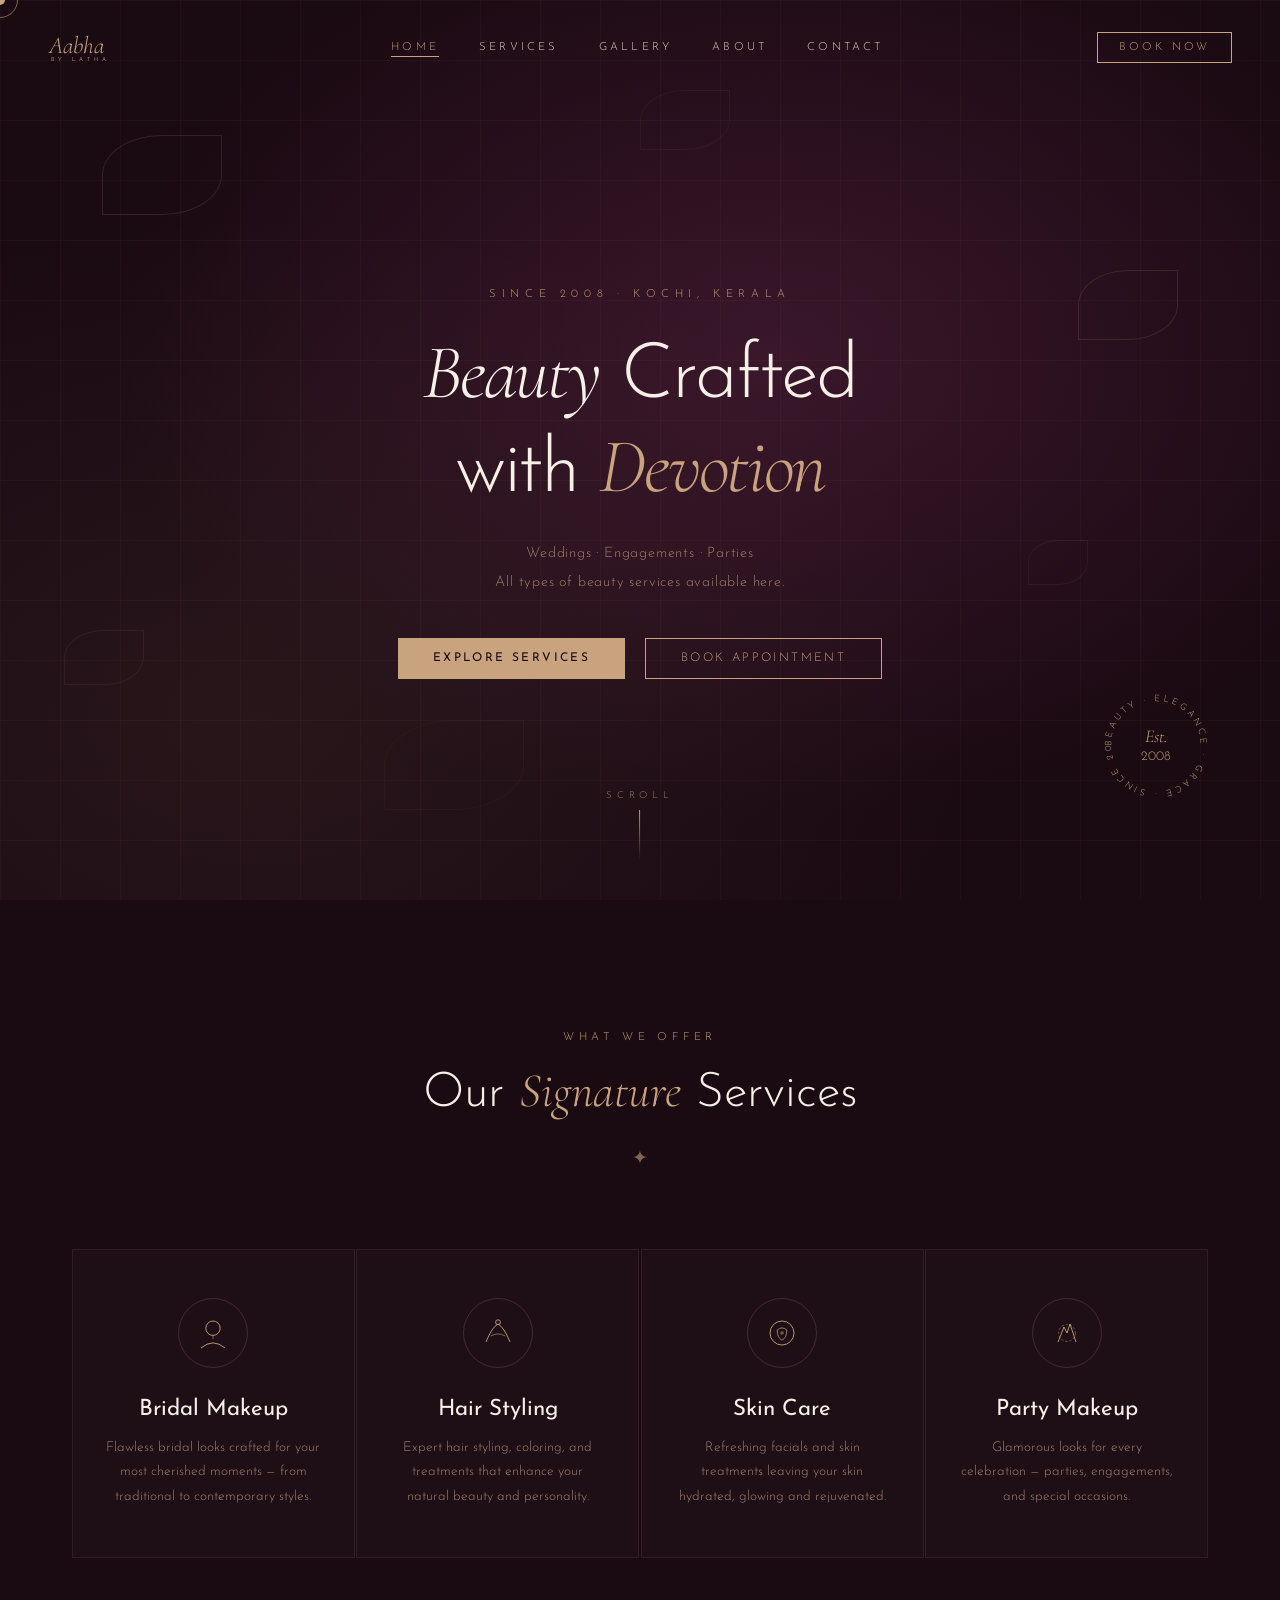
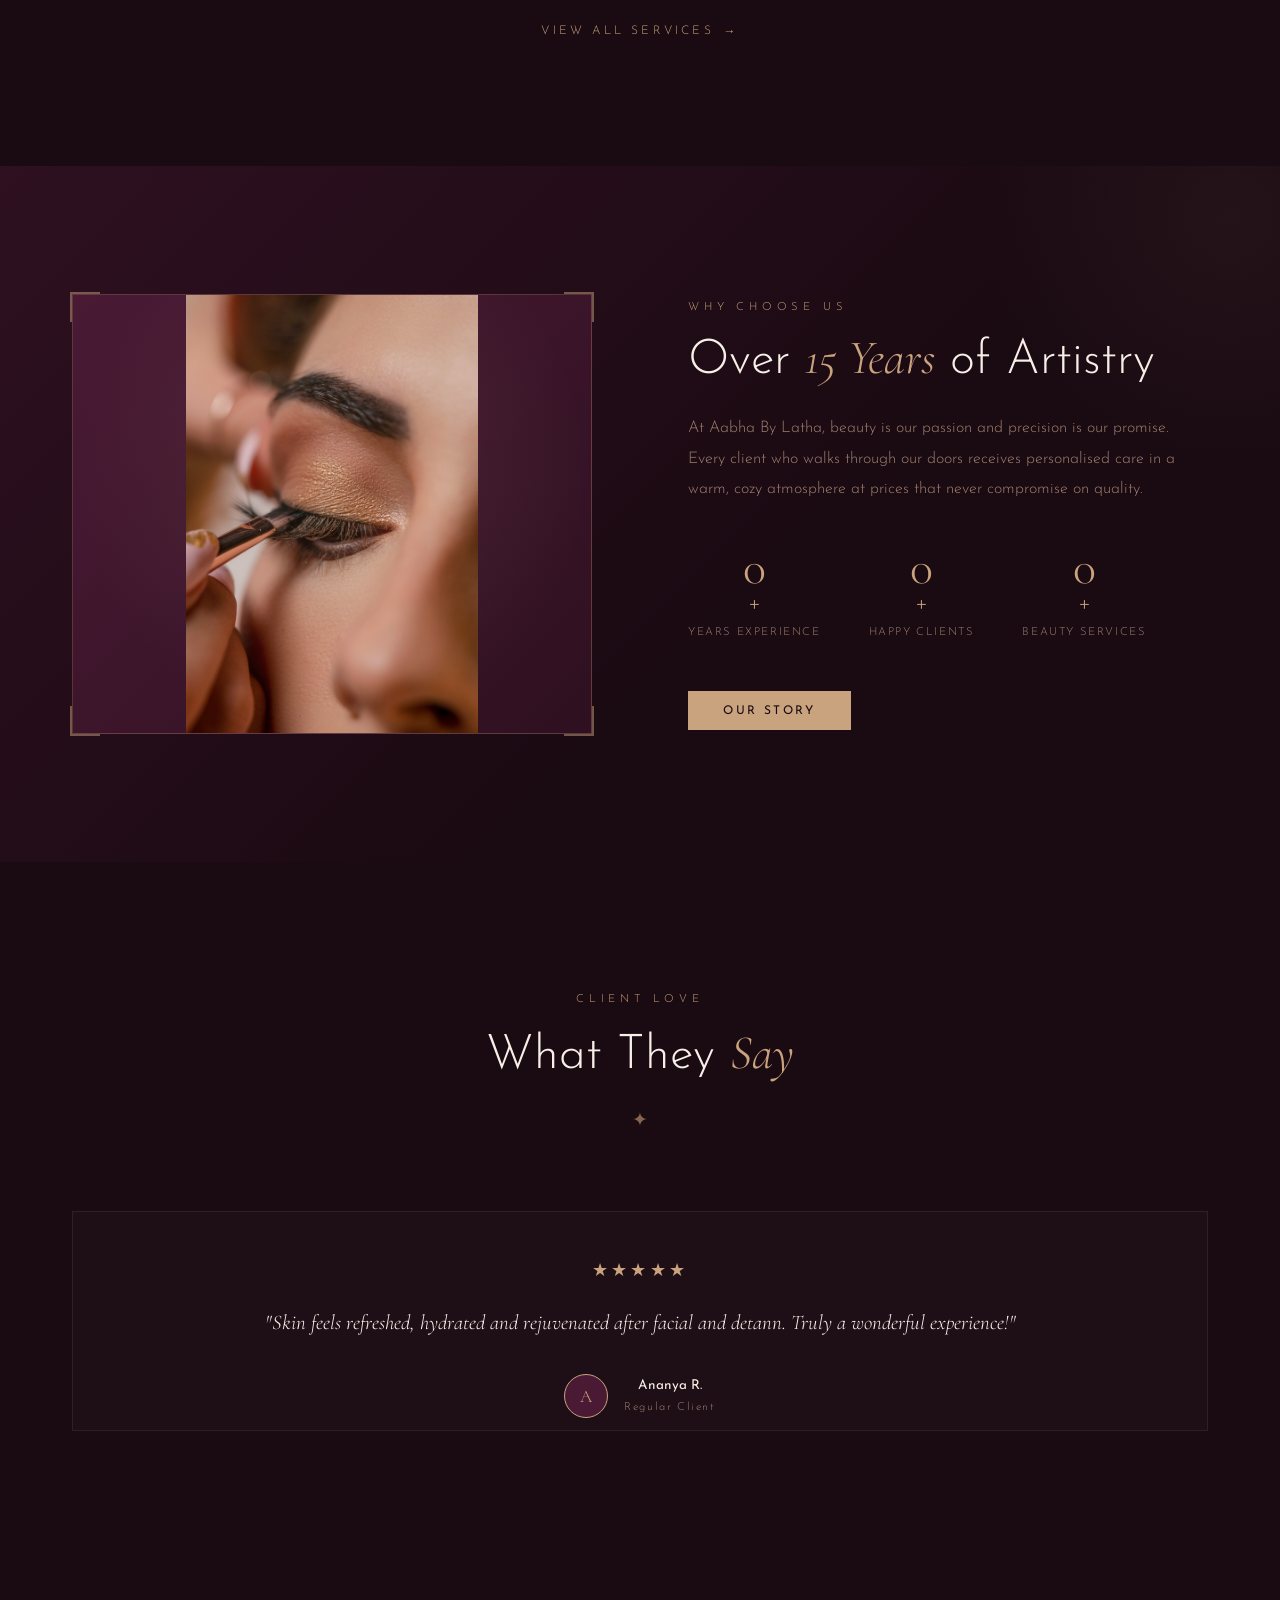
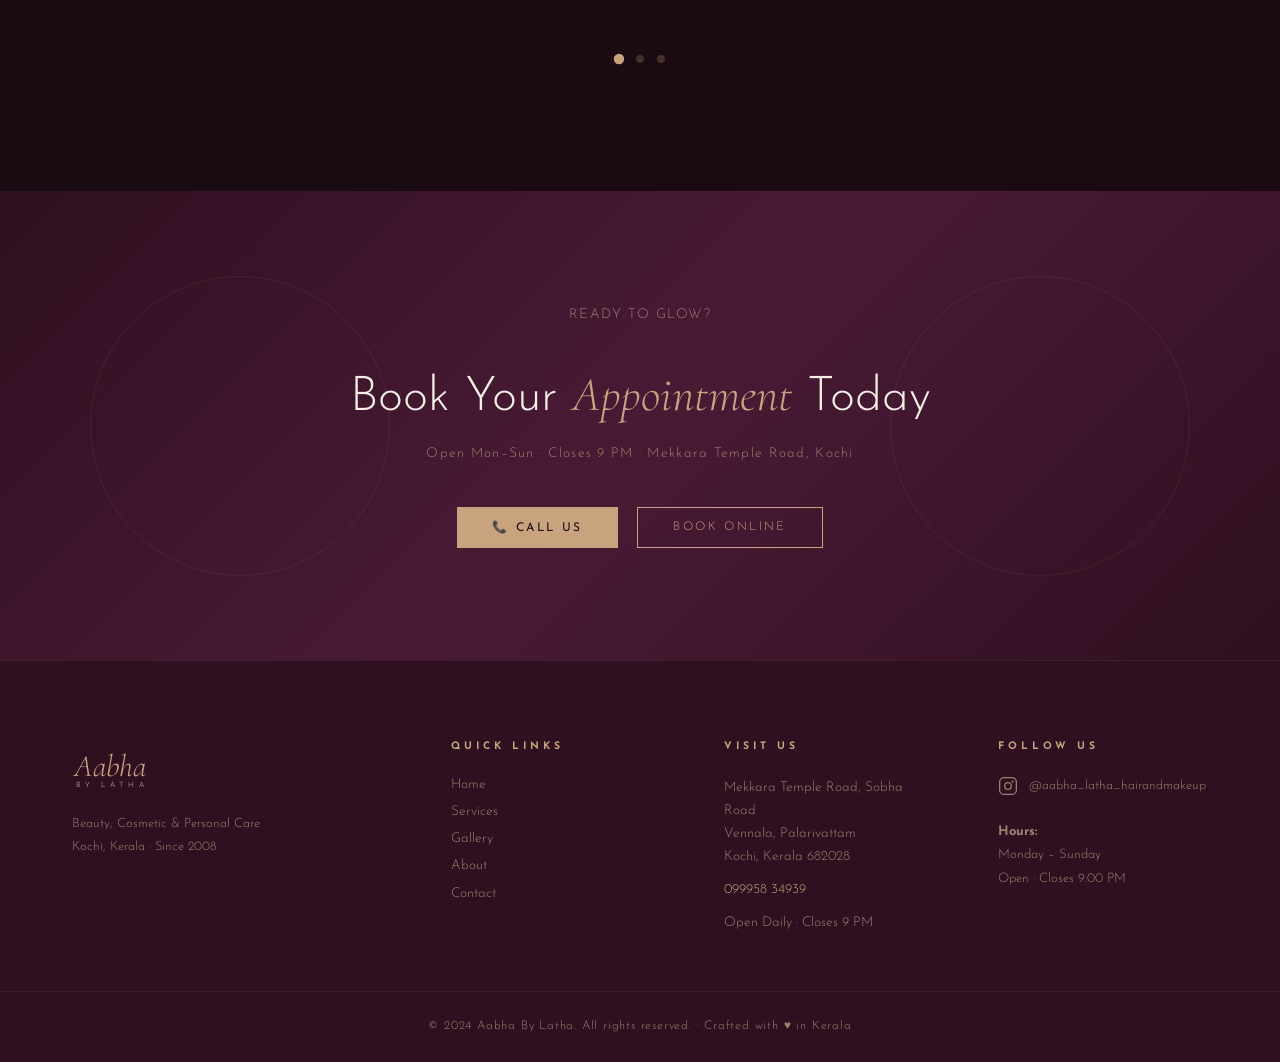
==== index.html @ acd960f9 "first commit" ====
<!DOCTYPE html>
<html lang="en">
<head>
  <meta charset="UTF-8" />
  <meta name="viewport" content="width=device-width, initial-scale=1.0"/>
  <title>Aabha By Latha – Beauty, Cosmetic & Personal Care</title>
  <link rel="stylesheet" href="/style.css" />
  <script src="/main.js"></script>
  <link rel="preconnect" href="https://fonts.googleapis.com">
  <link href="https://fonts.googleapis.com/css2?family=Cormorant+Garamond:ital,wght@0,300;0,400;0,600;1,300;1,400&family=Josefin+Sans:wght@300;400;600&display=swap" rel="stylesheet">
</head>
<body>

  <!-- Cursor -->
  <div class="custom-cursor" id="cursor"></div>
  <div class="cursor-follower" id="cursor-follower"></div>

  <!-- Loader -->
  <div class="loader" id="loader">
    <div class="loader-logo">
      <svg viewBox="0 0 120 120" xmlns="http://www.w3.org/2000/svg" class="loader-svg">
        <circle cx="60" cy="60" r="55" fill="none" stroke="#c9a27e" stroke-width="1" stroke-dasharray="345" stroke-dashoffset="345" class="loader-circle"/>
        <text x="50%" y="52%" dominant-baseline="middle" text-anchor="middle" font-family="Cormorant Garamond" font-size="22" fill="#c9a27e" font-style="italic">Aabha</text>
        <text x="50%" y="68%" dominant-baseline="middle" text-anchor="middle" font-family="Josefin Sans" font-size="8" fill="#c9a27e" letter-spacing="4">BY LATHA</text>
      </svg>
    </div>
  </div>

  <!-- Navigation -->
  <nav class="nav" id="nav">
    <div class="nav-logo">
      <a href="index.html">
        <svg viewBox="0 0 160 50" xmlns="http://www.w3.org/2000/svg" class="nav-logo-svg">
          <text x="0" y="36" font-family="Cormorant Garamond" font-size="30" fill="#c9a27e" font-style="italic" font-weight="300">Aabha</text>
          <text x="3" y="46" font-family="Josefin Sans" font-size="7" fill="#e8d5c0" letter-spacing="5">BY LATHA</text>
        </svg>
      </a>
    </div>
    <ul class="nav-links" id="nav-links">
      <li><a href="index.html" class="active">Home</a></li>
      <li><a href="services.html">Services</a></li>
      <li><a href="gallery.html">Gallery</a></li>
      <li><a href="about.html">About</a></li>
      <li><a href="contact.html">Contact</a></li>
    </ul>
    <div class="nav-cta">
      <a href="contact.html" class="btn-book">Book Now</a>
    </div>
    <button class="hamburger" id="hamburger" aria-label="Menu">
      <span></span><span></span><span></span>
    </button>
  </nav>

  <!-- Hero -->
  <section class="hero" id="hero">
    <div class="hero-bg">
      <div class="hero-petals">
        <div class="petal p1"></div>
        <div class="petal p2"></div>
        <div class="petal p3"></div>
        <div class="petal p4"></div>
        <div class="petal p5"></div>
        <div class="petal p6"></div>
      </div>
      <div class="hero-grid"></div>
    </div>
    <div class="hero-content">
      <p class="hero-tagline reveal-up">Since 2008 · Kochi, Kerala</p>
      <h1 class="hero-title reveal-up delay-1">
        <span class="serif-italic">Beauty</span> Crafted<br>
        with <span class="serif-italic gold">Devotion</span>
      </h1>
      <p class="hero-sub reveal-up delay-2">Weddings · Engagements · Parties<br>All types of beauty services available here.</p>
      <div class="hero-btns reveal-up delay-3">
        <a href="services.html" class="btn-primary">Explore Services</a>
        <a href="contact.html" class="btn-outline">Book Appointment</a>
      </div>
    </div>
    <div class="hero-badge">
      <svg viewBox="0 0 120 120" class="badge-svg">
        <path id="badgePath" d="M 60,60 m -45,0 a 45,45 0 1,1 90,0 a 45,45 0 1,1 -90,0" fill="none"/>
        <text font-family="Josefin Sans" font-size="9" fill="#c9a27e" letter-spacing="3">
          <textPath href="#badgePath">BEAUTY · ELEGANCE · GRACE · SINCE 2008 · </textPath>
        </text>
        <text x="60" y="56" text-anchor="middle" font-family="Cormorant Garamond" font-size="18" fill="#c9a27e" font-style="italic">Est.</text>
        <text x="60" y="74" text-anchor="middle" font-family="Josefin Sans" font-size="13" fill="#c9a27e">2008</text>
      </svg>
    </div>
    <div class="scroll-hint">
      <span>Scroll</span>
      <div class="scroll-line"></div>
    </div>
  </section>

  <!-- Services Teaser -->
  <section class="services-teaser section-pad" id="services-teaser">
    <div class="container">
      <div class="section-header">
        <p class="section-label">What We Offer</p>
        <h2 class="section-title">Our <span class="serif-italic gold">Signature</span> Services</h2>
        <div class="title-ornament">✦</div>
      </div>
      <div class="services-grid">
        <div class="service-card reveal-card" data-delay="0">
          <div class="service-icon">
            <svg viewBox="0 0 60 60" xmlns="http://www.w3.org/2000/svg">
              <circle cx="30" cy="22" r="12" fill="none" stroke="#c9a27e" stroke-width="1.5"/>
              <path d="M10 55 Q30 38 50 55" fill="none" stroke="#c9a27e" stroke-width="1.5"/>
              <line x1="30" y1="34" x2="30" y2="40" stroke="#c9a27e" stroke-width="1"/>
            </svg>
          </div>
          <h3>Bridal Makeup</h3>
          <p>Flawless bridal looks crafted for your most cherished moments — from traditional to contemporary styles.</p>
        </div>
        <div class="service-card reveal-card" data-delay="100">
          <div class="service-icon">
            <svg viewBox="0 0 60 60" xmlns="http://www.w3.org/2000/svg">
              <path d="M10 45 Q20 20 30 15 Q40 20 50 45" fill="none" stroke="#c9a27e" stroke-width="1.5"/>
              <circle cx="30" cy="12" r="4" fill="none" stroke="#c9a27e" stroke-width="1.5"/>
              <path d="M18 35 Q30 28 42 35" fill="none" stroke="#c9a27e" stroke-width="1"/>
            </svg>
          </div>
          <h3>Hair Styling</h3>
          <p>Expert hair styling, coloring, and treatments that enhance your natural beauty and personality.</p>
        </div>
        <div class="service-card reveal-card" data-delay="200">
          <div class="service-icon">
            <svg viewBox="0 0 60 60" xmlns="http://www.w3.org/2000/svg">
              <ellipse cx="30" cy="30" rx="20" ry="20" fill="none" stroke="#c9a27e" stroke-width="1.5"/>
              <path d="M22 25 Q30 18 38 25 Q38 38 30 42 Q22 38 22 25" fill="none" stroke="#c9a27e" stroke-width="1.2"/>
              <circle cx="30" cy="30" r="3" fill="#c9a27e" opacity="0.5"/>
            </svg>
          </div>
          <h3>Skin Care</h3>
          <p>Refreshing facials and skin treatments leaving your skin hydrated, glowing and rejuvenated.</p>
        </div>
        <div class="service-card reveal-card" data-delay="300">
          <div class="service-icon">
            <svg viewBox="0 0 60 60" xmlns="http://www.w3.org/2000/svg">
              <path d="M15 45 L25 20 L30 30 L35 15 L45 45" fill="none" stroke="#c9a27e" stroke-width="1.5" stroke-linejoin="round"/>
              <circle cx="30" cy="30" r="14" fill="none" stroke="#c9a27e" stroke-width="0.8" stroke-dasharray="4 3"/>
            </svg>
          </div>
          <h3>Party Makeup</h3>
          <p>Glamorous looks for every celebration — parties, engagements, and special occasions.</p>
        </div>
      </div>
      <div class="center-link">
        <a href="services.html" class="btn-text-link">View All Services <span class="arrow">→</span></a>
      </div>
    </div>
  </section>

  <!-- Why Us / Stats -->
  <section class="why-us" id="why-us">
    <div class="why-us-inner">
      <div class="why-left">
        <div class="photo-frame-mock">
          <div class="frame-inner">
            <div class="frame-glow"></div>
            <div class="frame-content">
              <!-- 0 -->
               <img src="/asstes/makeup.jpg" alt="aabha by latha makeup service" class="frame-img reveal-img" data-delay="0">
            </div>
          </div>
          <div class="frame-ornament tl"></div>
          <div class="frame-ornament tr"></div>
          <div class="frame-ornament bl"></div>
          <div class="frame-ornament br"></div>
        </div>
      </div>
      <div class="why-right">
        <p class="section-label">Why Choose Us</p>
        <h2 class="section-title">Over <span class="serif-italic gold">15 Years</span> of Artistry</h2>
        <p class="why-desc">At Aabha By Latha, beauty is our passion and precision is our promise. Every client who walks through our doors receives personalised care in a warm, cozy atmosphere at prices that never compromise on quality.</p>
        <div class="stats-row">
          <div class="stat">
            <span class="stat-num" data-count="15">0</span><span class="stat-plus">+</span>
            <p>Years Experience</p>
          </div>
          <div class="stat">
            <span class="stat-num" data-count="5000">0</span><span class="stat-plus">+</span>
            <p>Happy Clients</p>
          </div>
          <div class="stat">
            <span class="stat-num" data-count="20">0</span><span class="stat-plus">+</span>
            <p>Beauty Services</p>
          </div>
        </div>
        <a href="about.html" class="btn-primary">Our Story</a>
      </div>
    </div>
  </section>

  <!-- Testimonials -->
  <section class="testimonials section-pad" id="testimonials">
    <div class="container">
      <div class="section-header">
        <p class="section-label">Client Love</p>
        <h2 class="section-title">What They <span class="serif-italic gold">Say</span></h2>
        <div class="title-ornament">✦</div>
      </div>
      <div class="testimonial-track" id="testimonial-track">
        <div class="testimonial-card active">
          <div class="stars">★★★★★</div>
          <p class="testi-text">"Skin feels refreshed, hydrated and rejuvenated after facial and detann. Truly a wonderful experience!"</p>
          <div class="testi-author">
            <div class="author-avatar">A</div>
            <div>
              <p class="author-name">Ananya R.</p>
              <p class="author-role">Regular Client</p>
            </div>
          </div>
        </div>
        <div class="testimonial-card">
          <div class="stars">★★★★★</div>
          <p class="testi-text">"The service was done with great care, and I'm extremely happy with the results. Best parlour in Vennala!"</p>
          <div class="testi-author">
            <div class="author-avatar">P</div>
            <div>
              <p class="author-name">Priya M.</p>
              <p class="author-role">Bridal Client</p>
            </div>
          </div>
        </div>
        <div class="testimonial-card">
          <div class="stars">★★★★★</div>
          <p class="testi-text">"Very economical prices and really friendly cozy atmosphere. I always leave feeling beautiful and confident!"</p>
          <div class="testi-author">
            <div class="author-avatar">S</div>
            <div>
              <p class="author-name">Sneha K.</p>
              <p class="author-role">Regular Client</p>
            </div>
          </div>
        </div>
      </div>
      <div class="testi-dots" id="testi-dots">
        <span class="dot active" data-index="0"></span>
        <span class="dot" data-index="1"></span>
        <span class="dot" data-index="2"></span>
      </div>
    </div>
  </section>

  <!-- CTA Banner -->
  <section class="cta-banner">
    <div class="cta-inner">
      <div class="cta-decor left"></div>
      <div class="cta-content">
        <p class="section-label">Ready to Glow?</p>
        <h2>Book Your <span class="serif-italic gold">Appointment</span> Today</h2>
        <p>Open Mon–Sun · Closes 9 PM · Mekkara Temple Road, Kochi</p>
        <div class="cta-actions">
          <a href="tel:+919995834939" class="btn-primary">📞 Call Us</a>
          <a href="contact.html" class="btn-outline">Book Online</a>
        </div>
      </div>
      <div class="cta-decor right"></div>
    </div>
  </section>

  <!-- Footer -->
  <footer class="footer">
    <div class="footer-inner">
      <div class="footer-brand">
        <svg viewBox="0 0 160 60" xmlns="http://www.w3.org/2000/svg" class="footer-logo">
          <text x="0" y="38" font-family="Cormorant Garamond" font-size="34" fill="#c9a27e" font-style="italic" font-weight="300">Aabha</text>
          <text x="3" y="50" font-family="Josefin Sans" font-size="8" fill="#e8d5c0" letter-spacing="5">BY LATHA</text>
        </svg>
        <p>Beauty, Cosmetic & Personal Care<br>Kochi, Kerala · Since 2008</p>
      </div>
      <div class="footer-links">
        <h4>Quick Links</h4>
        <ul>
          <li><a href="index.html">Home</a></li>
          <li><a href="services.html">Services</a></li>
          <li><a href="gallery.html">Gallery</a></li>
          <li><a href="about.html">About</a></li>
          <li><a href="contact.html">Contact</a></li>
        </ul>
      </div>
      <div class="footer-contact">
        <h4>Visit Us</h4>
        <p>Mekkara Temple Road, Sobha Road<br>Vennala, Palarivattam<br>Kochi, Kerala 682028</p>
        <p><a href="tel:+919995834939">099958 34939</a></p>
        <p>Open Daily · Closes 9 PM</p>
      </div>
      <div class="footer-social">
        <h4>Follow Us</h4>
        <a href="https://www.instagram.com/aabha_latha_hairandmakeup" target="_blank" class="social-btn instagram">
          <svg viewBox="0 0 24 24" fill="none" stroke="currentColor" stroke-width="1.5"><rect x="2" y="2" width="20" height="20" rx="5"/><circle cx="12" cy="12" r="4"/><circle cx="17.5" cy="6.5" r="0.5" fill="currentColor"/></svg>
          @aabha_latha_hairandmakeup
        </a>
        <p class="footer-hours">
          <strong>Hours:</strong><br>
          Monday – Sunday<br>
          Open · Closes 9:00 PM
        </p>
      </div>
    </div>
    <div class="footer-bottom">
      <p>© 2024 Aabha By Latha. All rights reserved. · Crafted with ♥ in Kerala</p>
    </div>
  </footer>

  <script src="js/main.js"></script>
</body>
</html>
---- style.css ----
/* ===========================
   AABHA BY LATHA — MAIN CSS
   Rose Gold · Deep Plum · Luxury
   =========================== */

:root {
  --gold: #c9a27e;
  --gold-light: #e8d5c0;
  --gold-bright: #e8b87a;
  --plum-deep: #1a0a12;
  --plum: #2e1020;
  --plum-mid: #4a1a35;
  --plum-light: #6b2a50;
  --cream: #f7f0e8;
  --cream-dark: #ede0d0;
  --text-light: #e8d5c0;
  --text-muted: #a08070;
  --transition: 0.4s cubic-bezier(0.16, 1, 0.3, 1);
  --transition-fast: 0.2s ease;
}

*, *::before, *::after { box-sizing: border-box; margin: 0; padding: 0; }

html { scroll-behavior: smooth; }

body {
  background-color: var(--plum-deep);
  color: var(--text-light);
  font-family: 'Josefin Sans', sans-serif;
  font-weight: 300;
  overflow-x: hidden;
  cursor: none;
}

::selection { background: var(--gold); color: var(--plum-deep); }

/* ---- Scrollbar ---- */
::-webkit-scrollbar { width: 6px; }
::-webkit-scrollbar-track { background: var(--plum-deep); }
::-webkit-scrollbar-thumb { background: var(--gold); border-radius: 3px; }

/* ---- Custom Cursor ---- */
.custom-cursor {
  position: fixed; top: 0; left: 0;
  width: 10px; height: 10px;
  background: var(--gold);
  border-radius: 50%;
  pointer-events: none;
  z-index: 9999;
  transform: translate(-50%, -50%);
  transition: transform 0.1s, width 0.3s, height 0.3s, opacity 0.3s;
}
.cursor-follower {
  position: fixed; top: 0; left: 0;
  width: 36px; height: 36px;
  border: 1px solid var(--gold);
  border-radius: 50%;
  pointer-events: none;
  z-index: 9998;
  transform: translate(-50%, -50%);
  transition: transform 0.15s ease, width 0.3s, height 0.3s, opacity 0.3s;
  opacity: 0.6;
}
.cursor-follower.hover { width: 56px; height: 56px; opacity: 0.3; }
@media (max-width: 768px) {
  .custom-cursor, .cursor-follower { display: none; }
  body { cursor: auto; }
}

/* ---- Loader ---- */
.loader {
  position: fixed; inset: 0;
  background: var(--plum-deep);
  display: flex; align-items: center; justify-content: center;
  z-index: 10000;
  transition: opacity 0.8s ease, visibility 0.8s ease;
}
.loader.hidden { opacity: 0; visibility: hidden; }
.loader-svg { width: 140px; height: 140px; }
.loader-circle {
  animation: loaderDraw 1.5s ease forwards, loaderSpin 3s linear 1.5s infinite;
  transform-origin: center;
}
@keyframes loaderDraw {
  to { stroke-dashoffset: 0; }
}
@keyframes loaderSpin {
  to { transform: rotate(360deg); }
}

/* ---- Typography ---- */
.serif-italic { font-family: 'Cormorant Garamond', serif; font-style: italic; font-weight: 300; }
.gold { color: var(--gold); }

h1, h2, h3 { line-height: 1.15; }
h1 { font-size: clamp(2.4rem, 6vw, 5rem); font-weight: 300; letter-spacing: -0.02em; }
h2 { font-size: clamp(1.8rem, 4vw, 3rem); font-weight: 300; }
h3 { font-size: clamp(1.1rem, 2vw, 1.4rem); font-weight: 400; }
p { line-height: 1.8; }
a { color: inherit; text-decoration: none; }

/* ---- Layout ---- */
.container { max-width: 1200px; margin: 0 auto; padding: 0 2rem; }
.section-pad { padding: 8rem 0; }

/* ---- Section Header ---- */
.section-header { text-align: center; margin-bottom: 5rem; }
.section-label {
  font-family: 'Josefin Sans', sans-serif;
  font-size: 0.7rem;
  letter-spacing: 0.3rem;
  color: var(--gold);
  text-transform: uppercase;
  margin-bottom: 1rem;
  display: block;
}
.section-title { color: var(--cream); margin-bottom: 1.5rem; }
.title-ornament { font-size: 1.2rem; color: var(--gold); opacity: 0.6; }

/* ---- Buttons ---- */
.btn-primary {
  display: inline-flex; align-items: center; gap: 0.5rem;
  background: var(--gold);
  color: var(--plum-deep);
  padding: 0.85rem 2.2rem;
  font-family: 'Josefin Sans', sans-serif;
  font-size: 0.75rem;
  letter-spacing: 0.15rem;
  text-transform: uppercase;
  font-weight: 400;
  transition: var(--transition);
  position: relative;
  overflow: hidden;
}
.btn-primary::after {
  content: '';
  position: absolute;
  top: 0; left: -100%;
  width: 100%; height: 100%;
  background: rgba(255,255,255,0.15);
  transition: left 0.4s ease;
}
.btn-primary:hover::after { left: 0; }
.btn-primary:hover { transform: translateY(-2px); box-shadow: 0 10px 30px rgba(201,162,126,0.35); }

.btn-outline {
  display: inline-flex; align-items: center; gap: 0.5rem;
  border: 1px solid var(--gold);
  color: var(--gold);
  padding: 0.85rem 2.2rem;
  font-family: 'Josefin Sans', sans-serif;
  font-size: 0.75rem;
  letter-spacing: 0.15rem;
  text-transform: uppercase;
  transition: var(--transition);
}
.btn-outline:hover { background: var(--gold); color: var(--plum-deep); transform: translateY(-2px); }

.btn-book {
  font-size: 0.7rem;
  letter-spacing: 0.2rem;
  text-transform: uppercase;
  color: var(--gold);
  border: 1px solid var(--gold);
  padding: 0.55rem 1.3rem;
  transition: var(--transition-fast);
}
.btn-book:hover { background: var(--gold); color: var(--plum-deep); }

.btn-text-link {
  font-size: 0.75rem;
  letter-spacing: 0.2rem;
  text-transform: uppercase;
  color: var(--gold);
  display: inline-flex;
  align-items: center;
  gap: 0.6rem;
  transition: gap 0.3s ease;
}
.btn-text-link:hover { gap: 1rem; }
.btn-text-link .arrow { transition: transform 0.3s ease; }
.btn-text-link:hover .arrow { transform: translateX(4px); }

.btn-full { width: 100%; justify-content: center; }

.center-link { text-align: center; margin-top: 4rem; }

/* ===========================
   NAVIGATION
   =========================== */
.nav {
  position: fixed; top: 0; left: 0; right: 0;
  z-index: 1000;
  display: flex; align-items: center;
  padding: 1.5rem 3rem;
  transition: background 0.4s ease, padding 0.4s ease, backdrop-filter 0.4s;
}
.nav.scrolled {
  background: rgba(26, 10, 18, 0.95);
  backdrop-filter: blur(20px);
  padding: 1rem 3rem;
  border-bottom: 1px solid rgba(201,162,126,0.1);
}
.nav-logo { flex: 0 0 auto; }
.nav-logo-svg { width: 130px; height: 40px; }
.nav-links {
  display: flex; align-items: center;
  list-style: none; gap: 2.5rem;
  margin: 0 auto;
}
.nav-links a {
  font-size: 0.7rem;
  letter-spacing: 0.2rem;
  text-transform: uppercase;
  color: var(--text-light);
  transition: color 0.3s;
  position: relative;
  padding-bottom: 4px;
}
.nav-links a::after {
  content: '';
  position: absolute;
  bottom: 0; left: 0;
  width: 0; height: 1px;
  background: var(--gold);
  transition: width 0.3s ease;
}
.nav-links a:hover, .nav-links a.active { color: var(--gold); }
.nav-links a:hover::after, .nav-links a.active::after { width: 100%; }

.hamburger {
  display: none;
  flex-direction: column;
  gap: 5px;
  background: none; border: none; cursor: pointer;
  padding: 4px;
}
.hamburger span {
  display: block; width: 26px; height: 1px;
  background: var(--gold);
  transition: var(--transition);
}
.hamburger.open span:nth-child(1) { transform: translateY(6px) rotate(45deg); }
.hamburger.open span:nth-child(2) { opacity: 0; }
.hamburger.open span:nth-child(3) { transform: translateY(-6px) rotate(-45deg); }

@media (max-width: 768px) {
  .nav { padding: 1.2rem 1.5rem; }
  .nav.scrolled { padding: 0.9rem 1.5rem; }
  .nav-links {
    position: fixed;
    top: 0; right: -100%;
    width: 75vw; height: 100vh;
    background: var(--plum);
    flex-direction: column;
    justify-content: center;
    gap: 2rem;
    transition: right 0.4s cubic-bezier(0.16, 1, 0.3, 1);
    border-left: 1px solid rgba(201,162,126,0.2);
  }
  .nav-links.open { right: 0; }
  .nav-links a { font-size: 0.85rem; letter-spacing: 0.3rem; }
  .nav-cta { display: none; }
  .hamburger { display: flex; margin-left: auto; }
}

/* ===========================
   HERO
   =========================== */
.hero {
  min-height: 100vh;
  display: flex; align-items: center; justify-content: center;
  position: relative;
  overflow: hidden;
  padding: 8rem 2rem 4rem;
}
.hero-bg {
  position: absolute; inset: 0;
  background: radial-gradient(ellipse at 60% 40%, rgba(107,42,80,0.4) 0%, transparent 60%),
              radial-gradient(ellipse at 20% 80%, rgba(201,162,126,0.08) 0%, transparent 50%),
              var(--plum-deep);
}
.hero-grid {
  position: absolute; inset: 0;
  background-image: 
    linear-gradient(rgba(201,162,126,0.04) 1px, transparent 1px),
    linear-gradient(90deg, rgba(201,162,126,0.04) 1px, transparent 1px);
  background-size: 60px 60px;
}
.hero-petals { position: absolute; inset: 0; pointer-events: none; }
.petal {
  position: absolute;
  border: 1px solid rgba(201,162,126,0.15);
  border-radius: 50% 0 50% 0;
  animation: petalFloat linear infinite;
}
.p1 { width: 120px; height: 80px; top: 15%; left: 8%; animation-duration: 18s; animation-delay: 0s; }
.p2 { width: 80px; height: 55px; top: 70%; left: 5%; animation-duration: 22s; animation-delay: -4s; opacity: 0.6; }
.p3 { width: 100px; height: 70px; top: 30%; right: 8%; animation-duration: 20s; animation-delay: -8s; }
.p4 { width: 60px; height: 45px; top: 60%; right: 15%; animation-duration: 16s; animation-delay: -2s; opacity: 0.5; }
.p5 { width: 140px; height: 90px; top: 80%; left: 30%; animation-duration: 24s; animation-delay: -12s; opacity: 0.3; }
.p6 { width: 90px; height: 60px; top: 10%; left: 50%; animation-duration: 19s; animation-delay: -6s; opacity: 0.4; }
@keyframes petalFloat {
  0% { transform: translateY(0) rotate(0deg); opacity: 0; }
  10% { opacity: 1; }
  90% { opacity: 0.5; }
  100% { transform: translateY(-80px) rotate(360deg); opacity: 0; }
}

.hero-content {
  position: relative; z-index: 2;
  text-align: center;
  max-width: 800px;
}
.hero-tagline {
  font-size: 0.7rem; letter-spacing: 0.35rem;
  text-transform: uppercase; color: var(--gold);
  margin-bottom: 1.5rem;
}
.hero-title {
  margin-bottom: 1.5rem;
  color: var(--cream);
  font-weight: 300;
  letter-spacing: -0.03em;
}
.hero-sub {
  color: var(--text-muted);
  font-size: 0.9rem; letter-spacing: 0.05rem;
  margin-bottom: 2.5rem;
  line-height: 2;
}
.hero-btns { display: flex; gap: 1.2rem; justify-content: center; flex-wrap: wrap; }

.hero-badge {
  position: absolute; right: 5%; bottom: 10%;
  z-index: 2;
  animation: badgeSpin 20s linear infinite;
}
.badge-svg { width: 120px; height: 120px; }
@keyframes badgeSpin { to { transform: rotate(360deg); } }

.scroll-hint {
  position: absolute; bottom: 2.5rem; left: 50%;
  transform: translateX(-50%);
  display: flex; flex-direction: column; align-items: center;
  gap: 0.6rem; z-index: 2;
}
.scroll-hint span { font-size: 0.6rem; letter-spacing: 0.3rem; color: var(--text-muted); text-transform: uppercase; }
.scroll-line {
  width: 1px; height: 50px;
  background: linear-gradient(to bottom, var(--gold), transparent);
  animation: scrollPulse 2s ease infinite;
}
@keyframes scrollPulse {
  0%, 100% { opacity: 0.4; transform: scaleY(1); }
  50% { opacity: 1; transform: scaleY(1.2); }
}

/* Reveal Animations */
.reveal-up {
  opacity: 0; transform: translateY(30px);
  animation: revealUp 0.9s cubic-bezier(0.16, 1, 0.3, 1) forwards;
}
.delay-1 { animation-delay: 0.2s; }
.delay-2 { animation-delay: 0.4s; }
.delay-3 { animation-delay: 0.6s; }
@keyframes revealUp {
  to { opacity: 1; transform: translateY(0); }
}

/* ===========================
   SERVICES TEASER
   =========================== */
.services-teaser { background: var(--plum-deep); }
.services-grid {
  display: grid;
  grid-template-columns: repeat(4, 1fr);
  gap: 1.5px;
}
.service-card {
  padding: 3rem 2rem;
  background: rgba(255,255,255,0.02);
  border: 1px solid rgba(201,162,126,0.1);
  text-align: center;
  transition: var(--transition);
  position: relative;
  overflow: hidden;
  opacity: 0; transform: translateY(30px);
}
.service-card.visible { opacity: 1; transform: translateY(0); }
.service-card::before {
  content: '';
  position: absolute; inset: 0;
  background: linear-gradient(135deg, rgba(201,162,126,0.05) 0%, transparent 100%);
  opacity: 0; transition: opacity 0.4s;
}
.service-card:hover { border-color: rgba(201,162,126,0.4); transform: translateY(-8px); }
.service-card:hover::before { opacity: 1; }
.service-icon {
  width: 70px; height: 70px;
  margin: 0 auto 1.8rem;
  padding: 1rem;
  border: 1px solid rgba(201,162,126,0.2);
  border-radius: 50%;
  display: flex; align-items: center; justify-content: center;
  transition: border-color 0.3s;
}
.service-card:hover .service-icon { border-color: rgba(201,162,126,0.6); }
.service-icon svg { width: 100%; height: 100%; }
.service-card h3 { color: var(--cream); margin-bottom: 0.8rem; font-weight: 400; }
.service-card p { color: var(--text-muted); font-size: 0.85rem; line-height: 1.8; }

@media (max-width: 900px) { .services-grid { grid-template-columns: repeat(2, 1fr); } }
@media (max-width: 520px) { .services-grid { grid-template-columns: 1fr; } }

/* ===========================
   WHY US
   =========================== */
.why-us {
  background: linear-gradient(135deg, var(--plum) 0%, var(--plum-deep) 60%);
  position: relative;
  overflow: hidden;
}
.why-us::before {
  content: '';
  position: absolute;
  top: -200px; right: -200px;
  width: 500px; height: 500px;
  border-radius: 50%;
  background: radial-gradient(circle, rgba(201,162,126,0.06) 0%, transparent 70%);
}
.why-us-inner {
  max-width: 1200px; margin: 0 auto;
  display: grid; grid-template-columns: 1fr 1fr;
  gap: 6rem; align-items: center;
  padding: 8rem 2rem;
}
.photo-frame-mock {
  position: relative;
   height: 440px;
  margin: 0 auto;
}
.frame-inner {
  width: 100%; height: 100%;
  border: 1px solid rgba(201,162,126,0.25);
  position: relative;
  overflow: hidden;
  background: linear-gradient(135deg, var(--plum-mid) 0%, var(--plum) 100%);
}
.frame-glow {
  position: absolute; inset: 0;
  background: radial-gradient(ellipse at 50% 40%, rgba(201,162,126,0.12) 0%, transparent 70%);
}
.frame-content {
  display: flex;  justify-content: center;
  height: 100%;
}
.frame-content svg { width: 220px; height: 280px; }
.frame-ornament {
  position: absolute;
  width: 30px; height: 30px;
  border-color: var(--gold);
  border-style: solid;
  opacity: 0.5;
}
.frame-ornament.tl { top: -2px; left: -2px; border-width: 2px 0 0 2px; }
.frame-ornament.tr { top: -2px; right: -2px; border-width: 2px 2px 0 0; }
.frame-ornament.bl { bottom: -2px; left: -2px; border-width: 0 0 2px 2px; }
.frame-ornament.br { bottom: -2px; right: -2px; border-width: 0 2px 2px 0; }

.why-right .section-title { text-align: left; margin-bottom: 1.5rem; }
.why-right .section-label { text-align: left; display: block; margin-bottom: 0.8rem; }
.why-desc { color: var(--text-muted); margin-bottom: 2.5rem; line-height: 1.9; }
.stats-row {
  display: flex; gap: 3rem; margin-bottom: 3rem;
}
.stat { text-align: center; }
.stat-num {
  font-family: 'Cormorant Garamond', serif;
  font-size: 3rem; color: var(--gold); display: block;
  line-height: 1;
}
.stat-plus { color: var(--gold); font-size: 1.5rem; }
.stat p { font-size: 0.7rem; letter-spacing: 0.1rem; color: var(--text-muted); text-transform: uppercase; margin-top: 0.4rem; }

@media (max-width: 900px) {
  .why-us-inner { grid-template-columns: 1fr; gap: 3rem; padding: 5rem 2rem; }
  .photo-frame-mock { width: 260px; height: 340px; }
}

/* ===========================
   TESTIMONIALS
   =========================== */
.testimonials { background: var(--plum-deep); }
.testimonial-track { position: relative; min-height: 220px; }
.testimonial-card {
  position: absolute; inset: 0;
  background: rgba(255,255,255,0.02);
  border: 1px solid rgba(201,162,126,0.1);
  padding: 3rem;
  text-align: center;
  opacity: 0;
  transform: translateX(40px);
  transition: opacity 0.5s ease, transform 0.5s ease;
  pointer-events: none;
}
.testimonial-card.active {
  opacity: 1;
  transform: translateX(0);
  pointer-events: auto;
}
.stars { color: var(--gold); font-size: 1.1rem; margin-bottom: 1.5rem; letter-spacing: 0.2rem; }
.testi-text {
  font-family: 'Cormorant Garamond', serif;
  font-size: 1.3rem;
  font-style: italic;
  color: var(--cream);
  margin-bottom: 2rem;
  line-height: 1.8;
}
.testi-author { display: flex; align-items: center; justify-content: center; gap: 1rem; }
.author-avatar {
  width: 44px; height: 44px;
  border-radius: 50%;
  background: var(--plum-mid);
  border: 1px solid var(--gold);
  display: flex; align-items: center; justify-content: center;
  font-family: 'Cormorant Garamond', serif;
  font-size: 1.1rem; color: var(--gold);
}
.author-name { color: var(--cream); font-size: 0.85rem; font-weight: 400; }
.author-role { color: var(--text-muted); font-size: 0.7rem; letter-spacing: 0.1rem; }
.testi-dots {
  display: flex; justify-content: center;
  gap: 0.8rem; margin-top: 14rem;
}
.dot {
  width: 8px; height: 8px;
  border-radius: 50%;
  background: rgba(201,162,126,0.25);
  cursor: pointer;
  transition: background 0.3s, transform 0.3s;
}
.dot.active { background: var(--gold); transform: scale(1.3); }

/* ===========================
   CTA BANNER
   =========================== */
.cta-banner {
  background: linear-gradient(135deg, var(--plum) 0%, var(--plum-mid) 50%, var(--plum) 100%);
  position: relative;
  overflow: hidden;
}
.cta-inner {
  max-width: 800px; margin: 0 auto;
  padding: 7rem 2rem;
  text-align: center; position: relative; z-index: 1;
}
.cta-content h2 { color: var(--cream); margin-bottom: 1rem; }
.cta-content p { color: var(--text-muted); margin-bottom: 2.5rem; font-size: 0.85rem; letter-spacing: 0.08rem; }
.cta-actions { display: flex; gap: 1.2rem; justify-content: center; flex-wrap: wrap; }
.cta-decor {
  position: absolute;
  width: 300px; height: 300px;
  border-radius: 50%;
  border: 1px solid rgba(201,162,126,0.1);
  top: 50%; transform: translateY(-50%);
}
.cta-decor.left { left: -150px; }
.cta-decor.right { right: -150px; }

/* ===========================
   PAGE HERO (inner pages)
   =========================== */
.page-hero {
  padding: 12rem 2rem 5rem;
  text-align: center;
  position: relative;
  overflow: hidden;
  background: linear-gradient(180deg, var(--plum) 0%, var(--plum-deep) 100%);
}
.page-hero-bg {
  position: absolute; inset: 0;
  background: radial-gradient(ellipse at 50% 30%, rgba(107,42,80,0.5) 0%, transparent 60%);
}
.page-hero-content { position: relative; z-index: 1; }
.page-hero h1 { color: var(--cream); margin-bottom: 1rem; }
.page-hero p { color: var(--text-muted); font-size: 0.9rem; letter-spacing: 0.1rem; }

/* ===========================
   SERVICES FULL PAGE
   =========================== */
.services-full { background: var(--plum-deep); }
.service-category { margin-bottom: 6rem; }
.cat-header {
  display: flex; align-items: center; gap: 2rem;
  margin-bottom: 3rem;
}
.cat-line { flex: 1; height: 1px; background: rgba(201,162,126,0.2); }
.cat-header h2 { white-space: nowrap; color: var(--cream); font-size: 1.5rem; }
.services-grid-full { display: grid; grid-template-columns: repeat(2, 1fr); gap: 1px; }
.svc-item {
  display: flex; gap: 2rem; align-items: flex-start;
  padding: 2.5rem;
  background: rgba(255,255,255,0.02);
  border: 1px solid rgba(201,162,126,0.08);
  transition: var(--transition);
  opacity: 0; transform: translateY(20px);
  position: relative;
}
.svc-item.visible { opacity: 1; transform: translateY(0); }
.svc-item:hover {
  background: rgba(201,162,126,0.04);
  border-color: rgba(201,162,126,0.25);
}
.svc-number {
  font-family: 'Cormorant Garamond', serif;
  font-size: 2.5rem; color: rgba(201,162,126,0.2);
  line-height: 1; flex: 0 0 auto;
  font-weight: 300;
}
.svc-content h3 { color: var(--cream); margin-bottom: 0.6rem; }
.svc-content p { color: var(--text-muted); font-size: 0.85rem; }
.svc-tag {
  display: inline-block;
  margin-top: 0.8rem;
  font-size: 0.6rem; letter-spacing: 0.2rem;
  text-transform: uppercase;
  color: var(--gold);
  border: 1px solid rgba(201,162,126,0.3);
  padding: 0.2rem 0.7rem;
}
@media (max-width: 768px) { .services-grid-full { grid-template-columns: 1fr; } }

/* ===========================
   GALLERY PAGE
   =========================== */
.gallery-section { background: var(--plum-deep); }
.gallery-filters {
  display: flex; flex-wrap: wrap; gap: 0.8rem;
  justify-content: center; margin-bottom: 3rem;
}
.filter-btn {
  background: none;
  border: 1px solid rgba(201,162,126,0.25);
  color: var(--text-muted);
  font-family: 'Josefin Sans', sans-serif;
  font-size: 0.7rem; letter-spacing: 0.2rem;
  text-transform: uppercase; cursor: pointer;
  padding: 0.55rem 1.5rem;
  transition: var(--transition-fast);
}
.filter-btn:hover, .filter-btn.active {
  background: var(--gold); color: var(--plum-deep);
  border-color: var(--gold);
}
.gallery-grid {
  display: grid;
  grid-template-columns: repeat(4, 1fr);
  grid-auto-rows: 220px;
  gap: 6px;
}
.gallery-item { overflow: hidden; cursor: pointer; }
.gallery-item.tall { grid-row: span 2; }
.gallery-thumb {
  width: 100%; height: 100%;
  transition: transform 0.5s ease;
  display: flex; align-items: center; justify-content: center;
  position: relative;
}
.gallery-item:hover .gallery-thumb { transform: scale(1.04); }
.gallery-overlay {
  position: absolute; inset: 0;
  background: rgba(26,10,18,0);
  display: flex; flex-direction: column;
  align-items: center; justify-content: center;
  transition: background 0.4s;
}
.gallery-item:hover .gallery-overlay { background: rgba(26,10,18,0.55); }
.gallery-svg-art { transition: opacity 0.4s, transform 0.4s; }
.gallery-svg-art svg { width: 80px; height: 120px; }
.gallery-svg-art.small svg { width: 60px; height: 80px; }
.gallery-label {
  position: absolute; bottom: 1rem;
  font-size: 0.65rem; letter-spacing: 0.2rem;
  text-transform: uppercase; color: var(--gold);
  opacity: 0; transform: translateY(8px);
  transition: opacity 0.3s, transform 0.3s;
}
.gallery-item:hover .gallery-label { opacity: 1; transform: translateY(0); }
.gallery-item.hidden { display: none; }

@media (max-width: 900px) { .gallery-grid { grid-template-columns: repeat(2, 1fr); } }
@media (max-width: 520px) { .gallery-grid { grid-template-columns: repeat(2, 1fr); grid-auto-rows: 160px; } }

/* Lightbox */
.lightbox {
  position: fixed; inset: 0;
  background: rgba(10, 4, 8, 0.96);
  z-index: 2000;
  display: flex; flex-direction: column;
  align-items: center; justify-content: center;
  opacity: 0; visibility: hidden;
  transition: opacity 0.4s, visibility 0.4s;
}
.lightbox.open { opacity: 1; visibility: visible; }
.lightbox-close {
  position: absolute; top: 2rem; right: 2rem;
  background: none; border: 1px solid rgba(201,162,126,0.3);
  color: var(--gold); cursor: pointer;
  font-size: 1.2rem; width: 44px; height: 44px;
  display: flex; align-items: center; justify-content: center;
}
.lightbox-content { max-width: 600px; max-height: 70vh; }
.lightbox-content svg { width: 100%; height: auto; }
.lightbox-caption {
  margin-top: 1.5rem;
  font-size: 0.7rem; letter-spacing: 0.2rem;
  text-transform: uppercase; color: var(--gold);
}

/* ===========================
   ABOUT PAGE
   =========================== */
.about-story { background: var(--plum-deep); }
.about-grid {
  display: grid; grid-template-columns: 1fr 1.4fr;
  gap: 6rem; align-items: start;
}
.about-frame {
  position: relative;
  border: 1px solid rgba(201,162,126,0.2);
}
.about-portrait { width: 100%; display: block; }
.about-frame-tag {
  position: absolute; bottom: -1.5rem; right: -1.5rem;
  background: var(--plum-mid);
  border: 1px solid rgba(201,162,126,0.3);
  padding: 1rem 1.5rem;
  text-align: center;
}
.about-frame-tag .serif-italic { font-size: 1.3rem; color: var(--gold); display: block; }
.about-frame-tag span { font-size: 0.6rem; letter-spacing: 0.2rem; color: var(--text-muted); text-transform: uppercase; }
.about-text .section-title { text-align: left; margin-bottom: 1rem; }
.about-lead { font-family: 'Cormorant Garamond', serif; font-size: 1.25rem; color: var(--cream); margin-bottom: 1.5rem; line-height: 1.8; }
.about-text p { color: var(--text-muted); margin-bottom: 1.2rem; line-height: 1.9; }
.about-quote {
  border-left: 2px solid var(--gold);
  padding: 1rem 0 1rem 2rem;
  margin: 2rem 0;
}
.about-quote p {
  font-family: 'Cormorant Garamond', serif;
  font-style: italic; font-size: 1.1rem;
  color: var(--cream); margin: 0;
}
.about-quote cite { font-size: 0.75rem; color: var(--gold); letter-spacing: 0.1rem; }

@media (max-width: 900px) {
  .about-grid { grid-template-columns: 1fr; gap: 4rem; }
  .about-frame-tag { right: 1rem; }
}

/* Values */
.values {
  background: linear-gradient(135deg, var(--plum) 0%, var(--plum-deep) 100%);
}
.values-grid { display: grid; grid-template-columns: repeat(4, 1fr); gap: 1.5px; }
.value-card {
  padding: 3rem 2rem;
  background: rgba(255,255,255,0.02);
  border: 1px solid rgba(201,162,126,0.08);
  text-align: center;
  opacity: 0; transform: translateY(25px);
  transition: var(--transition);
}
.value-card.visible { opacity: 1; transform: translateY(0); }
.value-card:hover { background: rgba(201,162,126,0.04); }
.value-icon { font-size: 2rem; color: var(--gold); margin-bottom: 1.2rem; display: block; }
.value-card h3 { color: var(--cream); margin-bottom: 0.8rem; }
.value-card p { color: var(--text-muted); font-size: 0.85rem; }
@media (max-width: 900px) { .values-grid { grid-template-columns: repeat(2, 1fr); } }
@media (max-width: 480px) { .values-grid { grid-template-columns: 1fr; } }

/* Timeline */
.timeline-section { background: var(--plum-deep); }
.timeline {
  position: relative;
  max-width: 800px; margin: 0 auto;
}
.timeline::before {
  content: '';
  position: absolute; left: 50%; top: 0; bottom: 0;
  width: 1px; background: rgba(201,162,126,0.2);
  transform: translateX(-50%);
}
.timeline-item {
  display: flex; gap: 3rem; align-items: flex-start;
  margin-bottom: 4rem;
  opacity: 0; transform: translateY(20px);
  transition: var(--transition);
}
.timeline-item.visible { opacity: 1; transform: translateY(0); }
.timeline-item.left { flex-direction: row; }
.timeline-item.right { flex-direction: row-reverse; }
.timeline-item.left .timeline-content { text-align: right; flex: 1; }
.timeline-item.right .timeline-content { text-align: left; flex: 1; }
.timeline-dot {
  flex: 0 0 auto;
  width: 14px; height: 14px;
  border-radius: 50%;
  background: var(--gold);
  border: 3px solid var(--plum-deep);
  box-shadow: 0 0 0 2px var(--gold);
  position: relative; z-index: 1;
  margin-top: 0.3rem;
}
.timeline-year {
  font-family: 'Cormorant Garamond', serif;
  font-size: 2rem; color: rgba(201,162,126,0.3);
  display: block; margin-bottom: 0.3rem;
}
.timeline-content h3 { color: var(--cream); margin-bottom: 0.5rem; }
.timeline-content p { color: var(--text-muted); font-size: 0.85rem; }
@media (max-width: 600px) {
  .timeline::before { left: 7px; }
  .timeline-item.left, .timeline-item.right { flex-direction: row; }
  .timeline-item.left .timeline-content, .timeline-item.right .timeline-content { text-align: left; }
  .timeline-dot { order: -1; }
}

/* ===========================
   CONTACT PAGE
   =========================== */
.contact-section { background: var(--plum-deep); }
.contact-grid {
  display: grid; grid-template-columns: 1fr 1.5fr;
  gap: 4rem; margin-bottom: 5rem;
}
.contact-info { display: flex; flex-direction: column; gap: 1.5rem; }
.info-card {
  display: flex; gap: 1.5rem; align-items: flex-start;
  padding: 1.8rem;
  background: rgba(255,255,255,0.02);
  border: 1px solid rgba(201,162,126,0.1);
  opacity: 0; transform: translateX(-20px);
  transition: var(--transition);
}
.info-card.visible { opacity: 1; transform: translateX(0); }
.info-card:hover { border-color: rgba(201,162,126,0.3); }
.info-icon { font-size: 1.4rem; flex: 0 0 auto; margin-top: 0.1rem; }
.info-card h3 { color: var(--cream); margin-bottom: 0.5rem; font-size: 0.85rem; font-weight: 400; letter-spacing: 0.1rem; text-transform: uppercase; }
.info-card p { color: var(--text-muted); font-size: 0.85rem; line-height: 1.8; }
.info-card a { color: var(--gold); }
.info-sub { font-size: 0.75rem; color: rgba(160,128,112,0.6); }
.hours-table { display: flex; flex-direction: column; gap: 0.3rem; }
.hours-row { display: flex; justify-content: space-between; gap: 2rem; font-size: 0.8rem; color: var(--text-muted); }
.hours-row span:first-child { color: var(--cream-dark); }
.insta-link { color: var(--gold); font-size: 0.85rem; }

/* Form */
.contact-form-wrap {
  background: rgba(255,255,255,0.02);
  border: 1px solid rgba(201,162,126,0.12);
  padding: 3rem;
  opacity: 0; transform: translateX(20px);
  transition: var(--transition);
}
.contact-form-wrap.visible { opacity: 1; transform: translateX(0); }
.form-header { margin-bottom: 2.5rem; }
.form-header h2 { color: var(--cream); }
.form-row { display: grid; grid-template-columns: 1fr 1fr; gap: 1.5rem; }
.form-group { display: flex; flex-direction: column; gap: 0.5rem; margin-bottom: 1.5rem; }
.form-group label {
  font-size: 0.65rem; letter-spacing: 0.2rem;
  text-transform: uppercase; color: var(--text-muted);
}
.form-group input,
.form-group select,
.form-group textarea {
  background: rgba(255,255,255,0.04);
  border: 1px solid rgba(201,162,126,0.15);
  color: var(--text-light);
  font-family: 'Josefin Sans', sans-serif;
  font-size: 0.9rem; font-weight: 300;
  padding: 0.9rem 1rem;
  outline: none;
  transition: border-color 0.3s;
  -webkit-appearance: none;
  appearance: none;
}
.form-group input:focus,
.form-group select:focus,
.form-group textarea:focus {
  border-color: var(--gold);
}
.form-group select option { background: var(--plum); color: var(--text-light); }
.form-group textarea { resize: vertical; min-height: 120px; }
.form-error { font-size: 0.7rem; color: #e07070; }
.form-success {
  margin-top: 1rem;
  padding: 1rem;
  background: rgba(201,162,126,0.1);
  border: 1px solid rgba(201,162,126,0.3);
  color: var(--gold);
  font-size: 0.85rem;
  display: none;
  text-align: center;
}
.form-success.show { display: block; }
input[type="date"]::-webkit-calendar-picker-indicator { filter: invert(0.7) sepia(1) hue-rotate(330deg); }

/* Map */
.map-section { margin-top: 2rem; }
.map-header { text-align: center; margin-bottom: 2rem; }
.map-header h3 { color: var(--cream); font-size: 1.8rem; font-weight: 300; }
.map-container {
  height: 400px;
  border: 1px solid rgba(201,162,126,0.15);
  position: relative; overflow: hidden;
  filter: sepia(40%) hue-rotate(280deg) brightness(0.7) contrast(1.1);
}
.map-overlay-pin {
  position: absolute; top: 50%; left: 50%;
  transform: translate(-50%, -50%);
  text-align: center; pointer-events: none;
}
.pin-dot {
  width: 16px; height: 16px;
  background: var(--gold);
  border-radius: 50%;
  margin: 0 auto 0.5rem;
  box-shadow: 0 0 0 4px rgba(201,162,126,0.2), 0 0 20px rgba(201,162,126,0.4);
}
.pin-label {
  background: rgba(26,10,18,0.9);
  border: 1px solid rgba(201,162,126,0.3);
  padding: 0.5rem 1rem;
  font-size: 0.7rem; color: var(--gold);
  letter-spacing: 0.1rem;
}

@media (max-width: 900px) {
  .contact-grid { grid-template-columns: 1fr; }
  .form-row { grid-template-columns: 1fr; }
}

/* ===========================
   FOOTER
   =========================== */
.footer {
  background: var(--plum);
  border-top: 1px solid rgba(201,162,126,0.1);
}
.footer-inner {
  max-width: 1200px; margin: 0 auto;
  display: grid; grid-template-columns: 1.5fr 1fr 1fr 1fr;
  gap: 4rem; padding: 5rem 2rem 3rem;
}
.footer-logo { width: 150px; height: 55px; margin-bottom: 1rem; display: block; }
.footer-brand p { color: var(--text-muted); font-size: 0.8rem; line-height: 1.8; }
.footer h4 {
  font-size: 0.65rem; letter-spacing: 0.25rem;
  text-transform: uppercase; color: var(--gold);
  margin-bottom: 1.5rem;
}
.footer-links ul { list-style: none; display: flex; flex-direction: column; gap: 0.7rem; }
.footer-links a {
  color: var(--text-muted); font-size: 0.85rem;
  transition: color 0.3s;
}
.footer-links a:hover { color: var(--gold); }
.footer-contact p { color: var(--text-muted); font-size: 0.85rem; margin-bottom: 0.6rem; line-height: 1.7; }
.footer-contact a { color: var(--gold); }
.footer-hours { color: var(--text-muted); font-size: 0.82rem; line-height: 1.8; margin-top: 1.5rem; }
.social-btn {
  display: flex; align-items: center; gap: 0.7rem;
  color: var(--text-muted); font-size: 0.8rem;
  transition: color 0.3s;
  margin-bottom: 0.5rem;
}
.social-btn:hover { color: var(--gold); }
.social-btn svg { width: 20px; height: 20px; }
.footer-bottom {
  border-top: 1px solid rgba(201,162,126,0.08);
  padding: 1.5rem 2rem;
  text-align: center;
}
.footer-bottom p { color: var(--text-muted); font-size: 0.75rem; letter-spacing: 0.05rem; }

@media (max-width: 900px) {
  .footer-inner { grid-template-columns: 1fr 1fr; gap: 2.5rem; padding: 3rem 1.5rem; }
}
@media (max-width: 520px) {
  .footer-inner { grid-template-columns: 1fr; }
}

/* ===========================
   SCROLL REVEAL
   =========================== */
.reveal-card {
  opacity: 0; transform: translateY(25px);
  transition: opacity 0.6s ease, transform 0.6s ease;
}
.reveal-card.visible {
  opacity: 1; transform: translateY(0);
}

/* ===========================
   MOBILE NAV OVERLAY
   =========================== */
.nav-overlay {
  display: none;
  position: fixed; inset: 0;
  background: rgba(10, 4, 8, 0.7);
  z-index: 900;
}
.nav-overlay.show { display: block; }
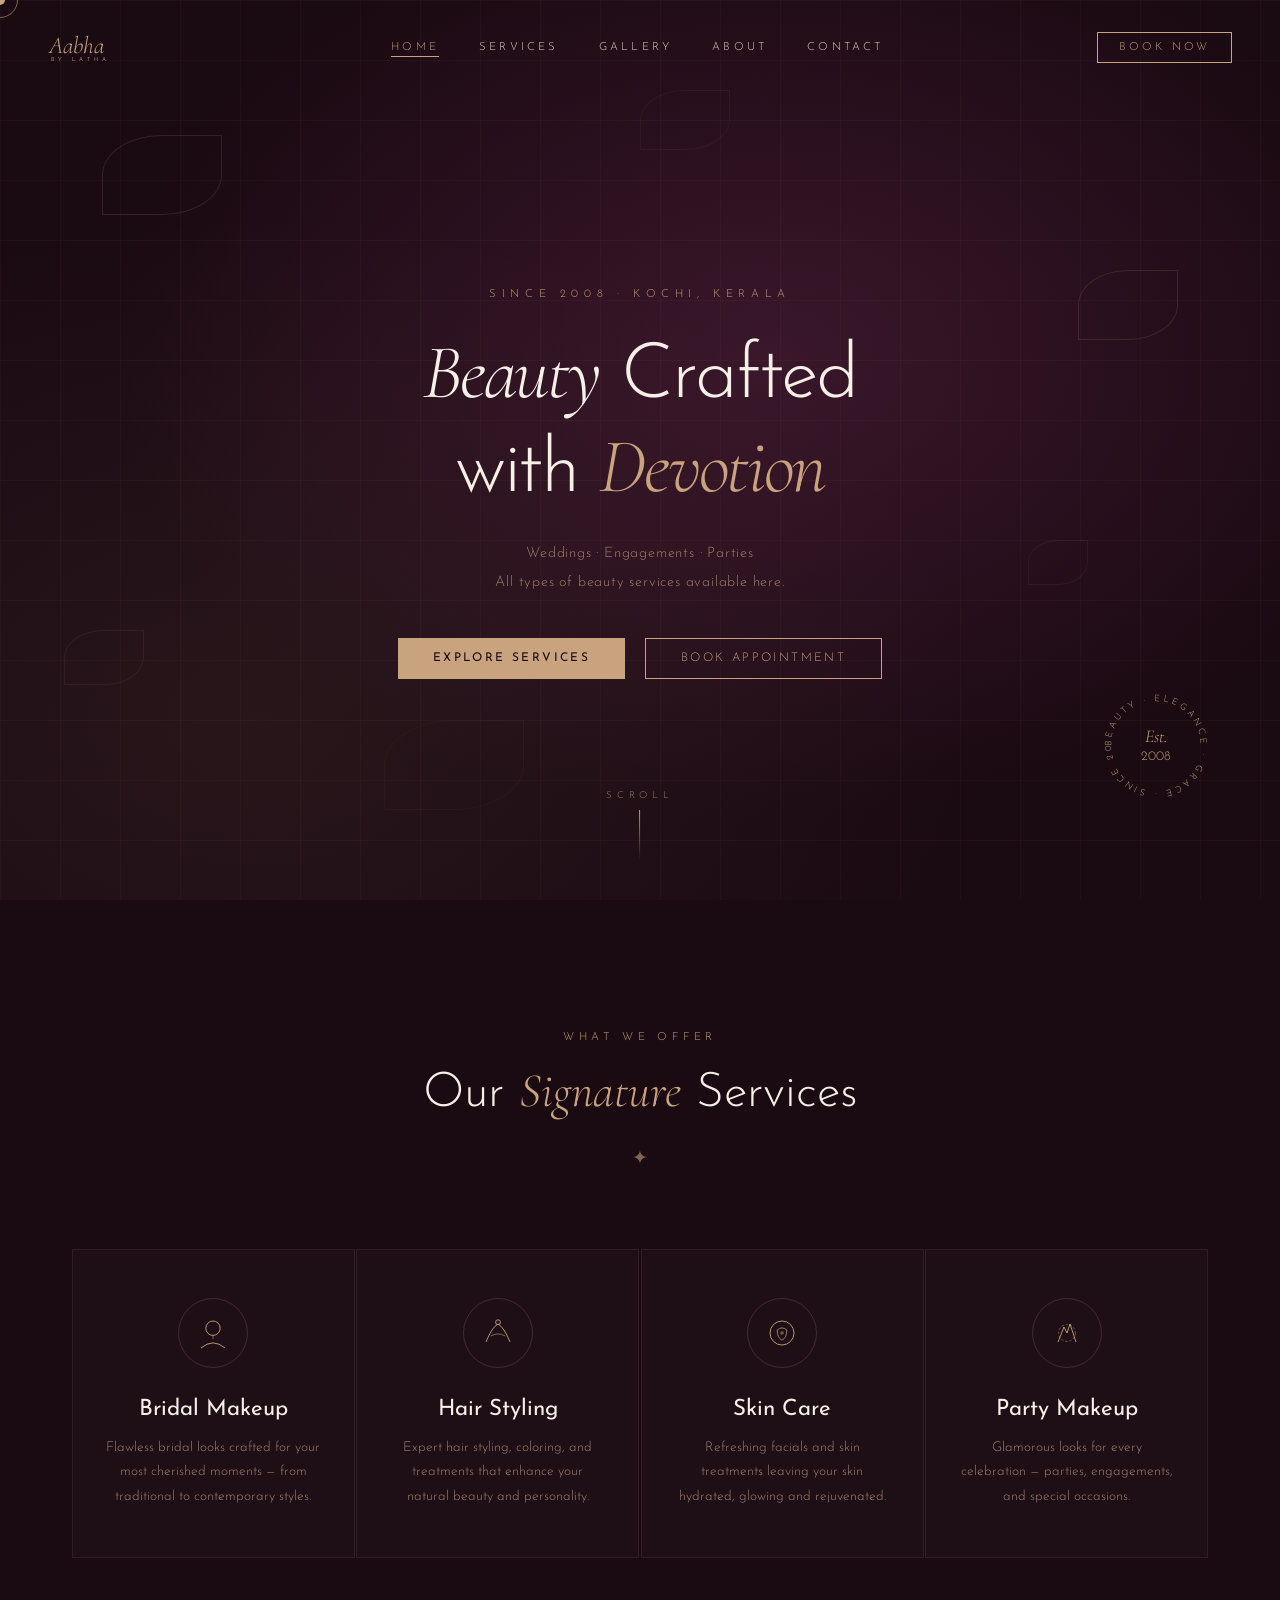
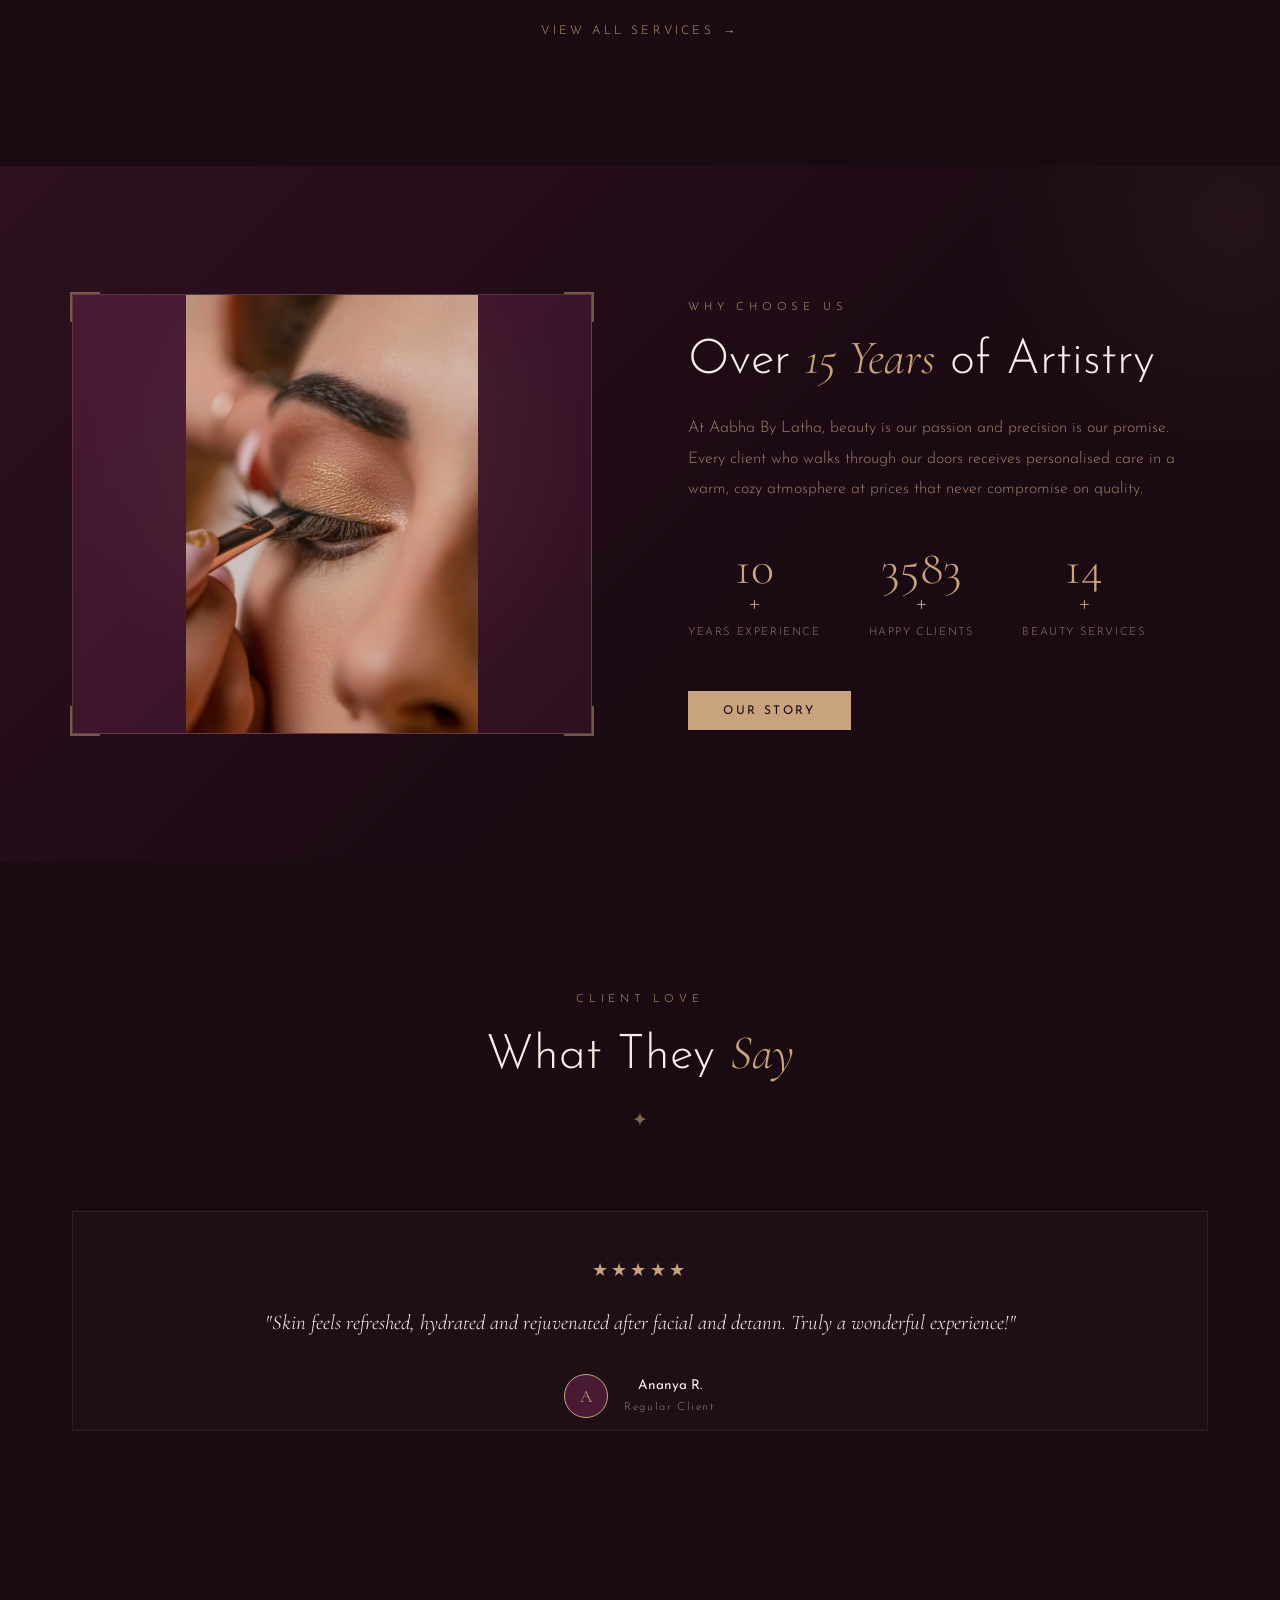
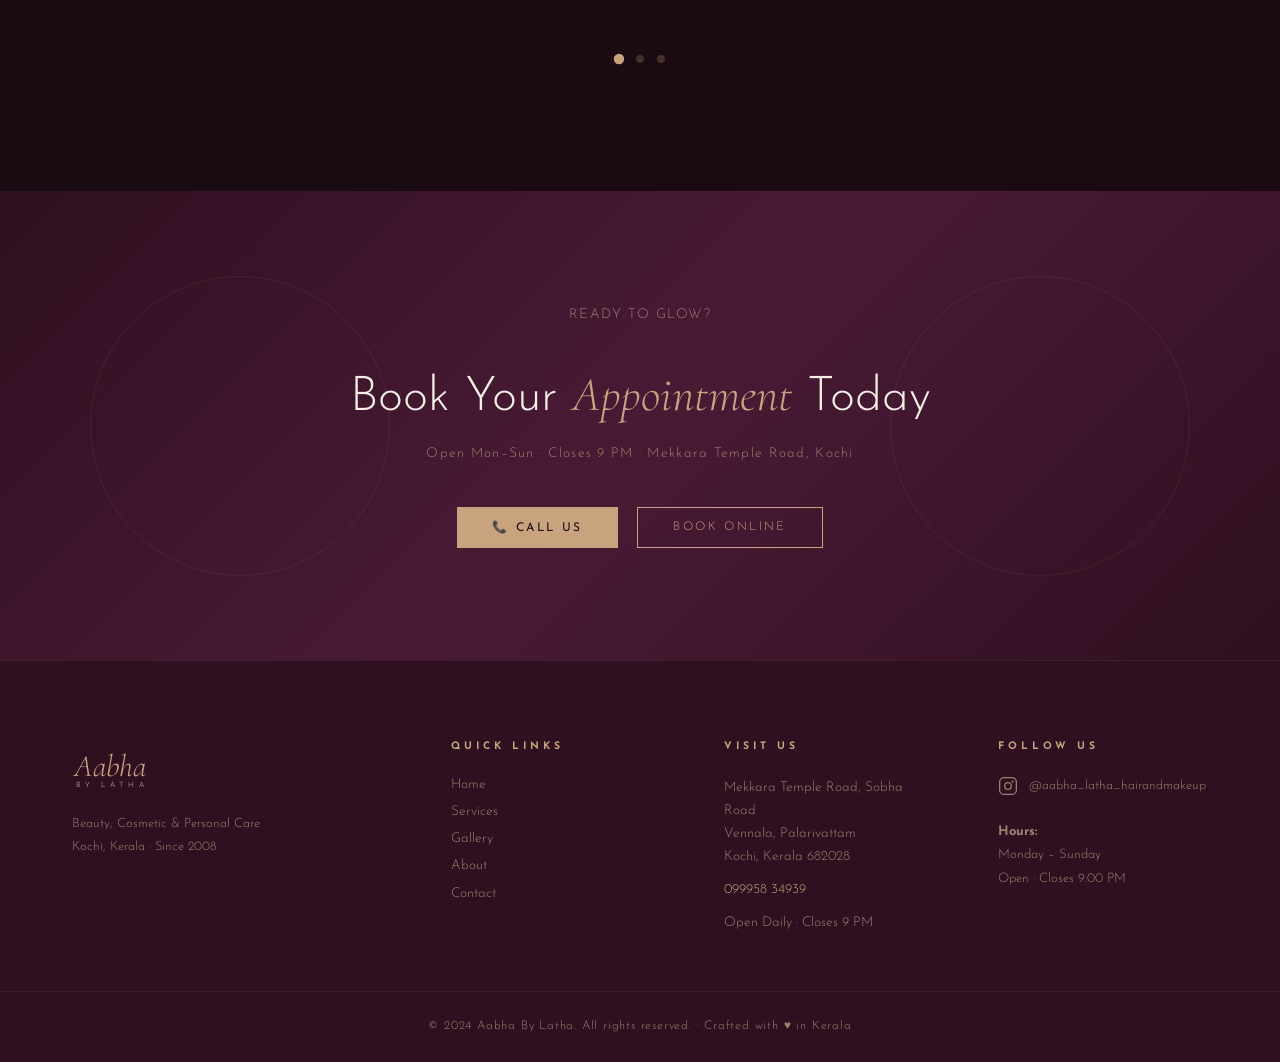
==== commit c68912af: "first commit" ====
--- a/index.html
+++ b/index.html
@@ -4,8 +4,8 @@
   <meta charset="UTF-8" />
   <meta name="viewport" content="width=device-width, initial-scale=1.0"/>
   <title>Aabha By Latha – Beauty, Cosmetic & Personal Care</title>
-  <link rel="stylesheet" href="/style.css" />
-  <script src="/main.js"></script>
+  <link rel="stylesheet" href="style.css" />
+  <script src="main.js"></script>
   <link rel="preconnect" href="https://fonts.googleapis.com">
   <link href="https://fonts.googleapis.com/css2?family=Cormorant+Garamond:ital,wght@0,300;0,400;0,600;1,300;1,400&family=Josefin+Sans:wght@300;400;600&display=swap" rel="stylesheet">
 </head>
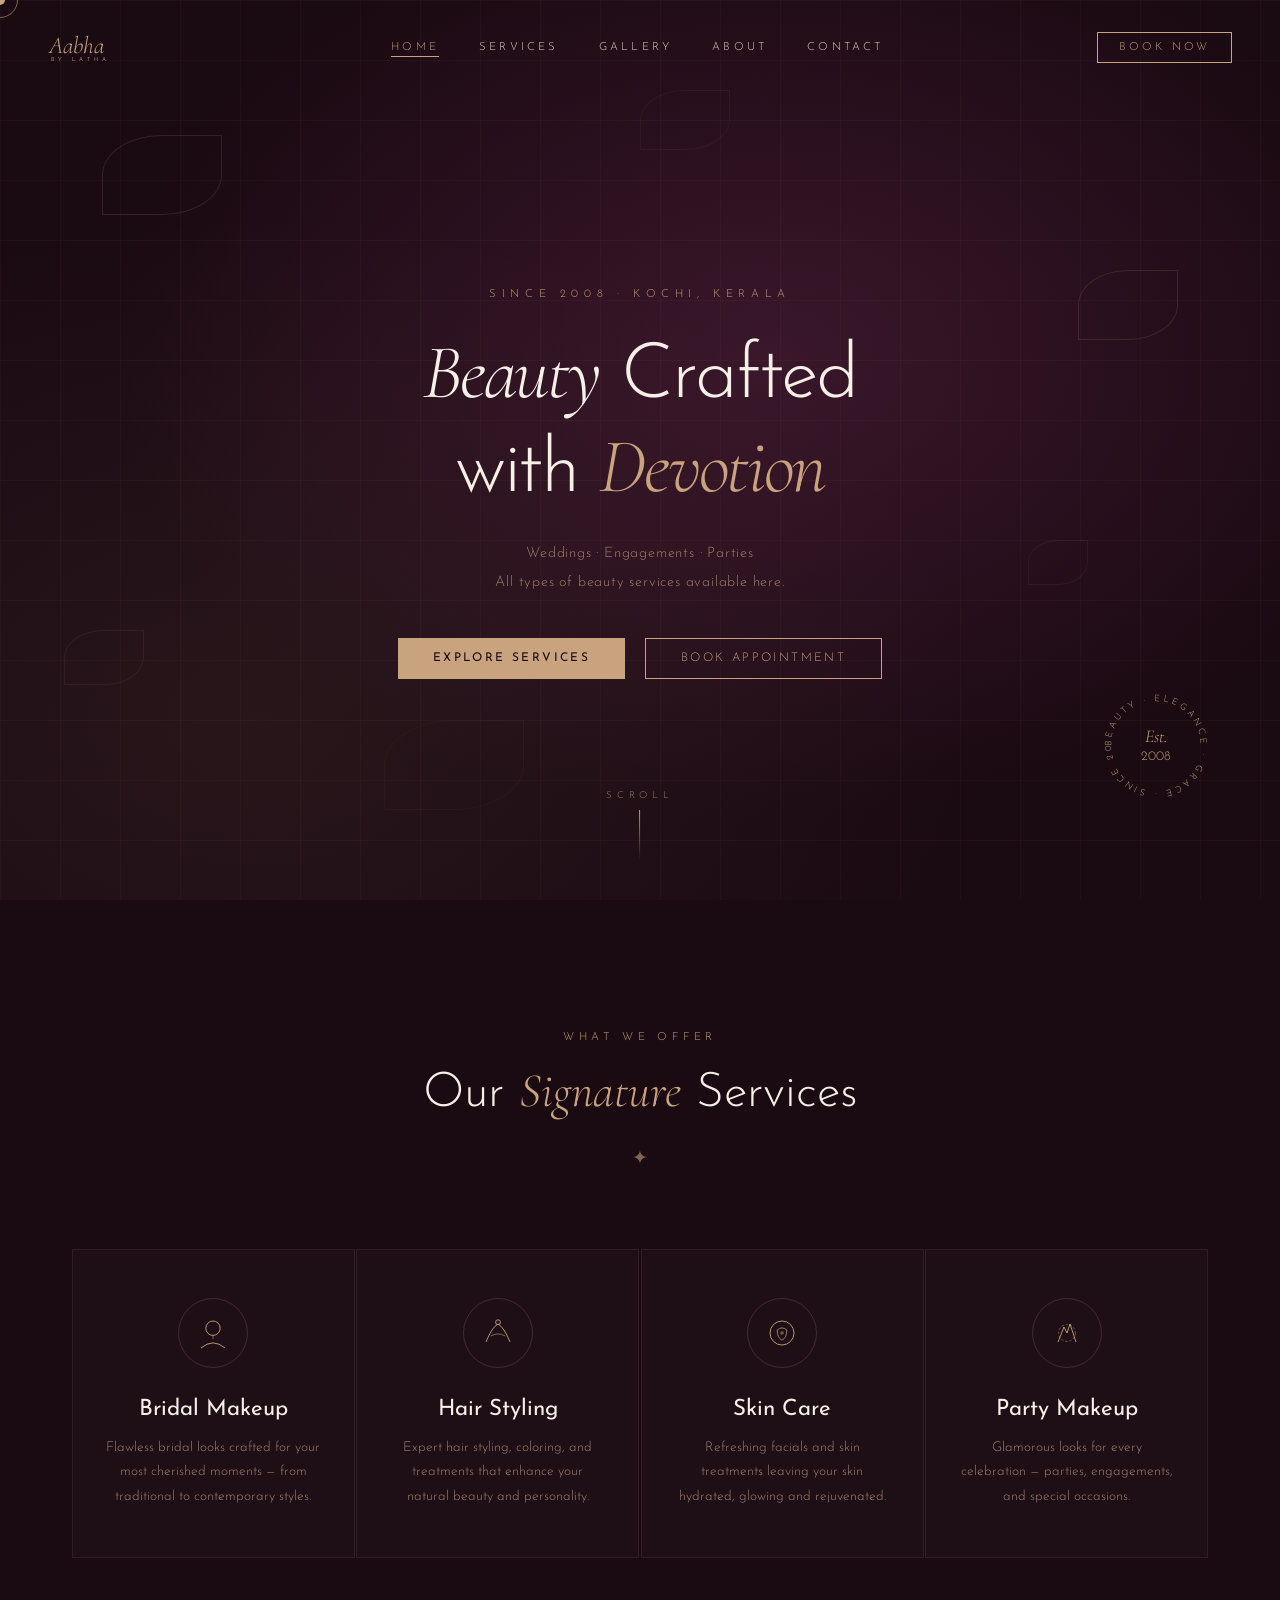
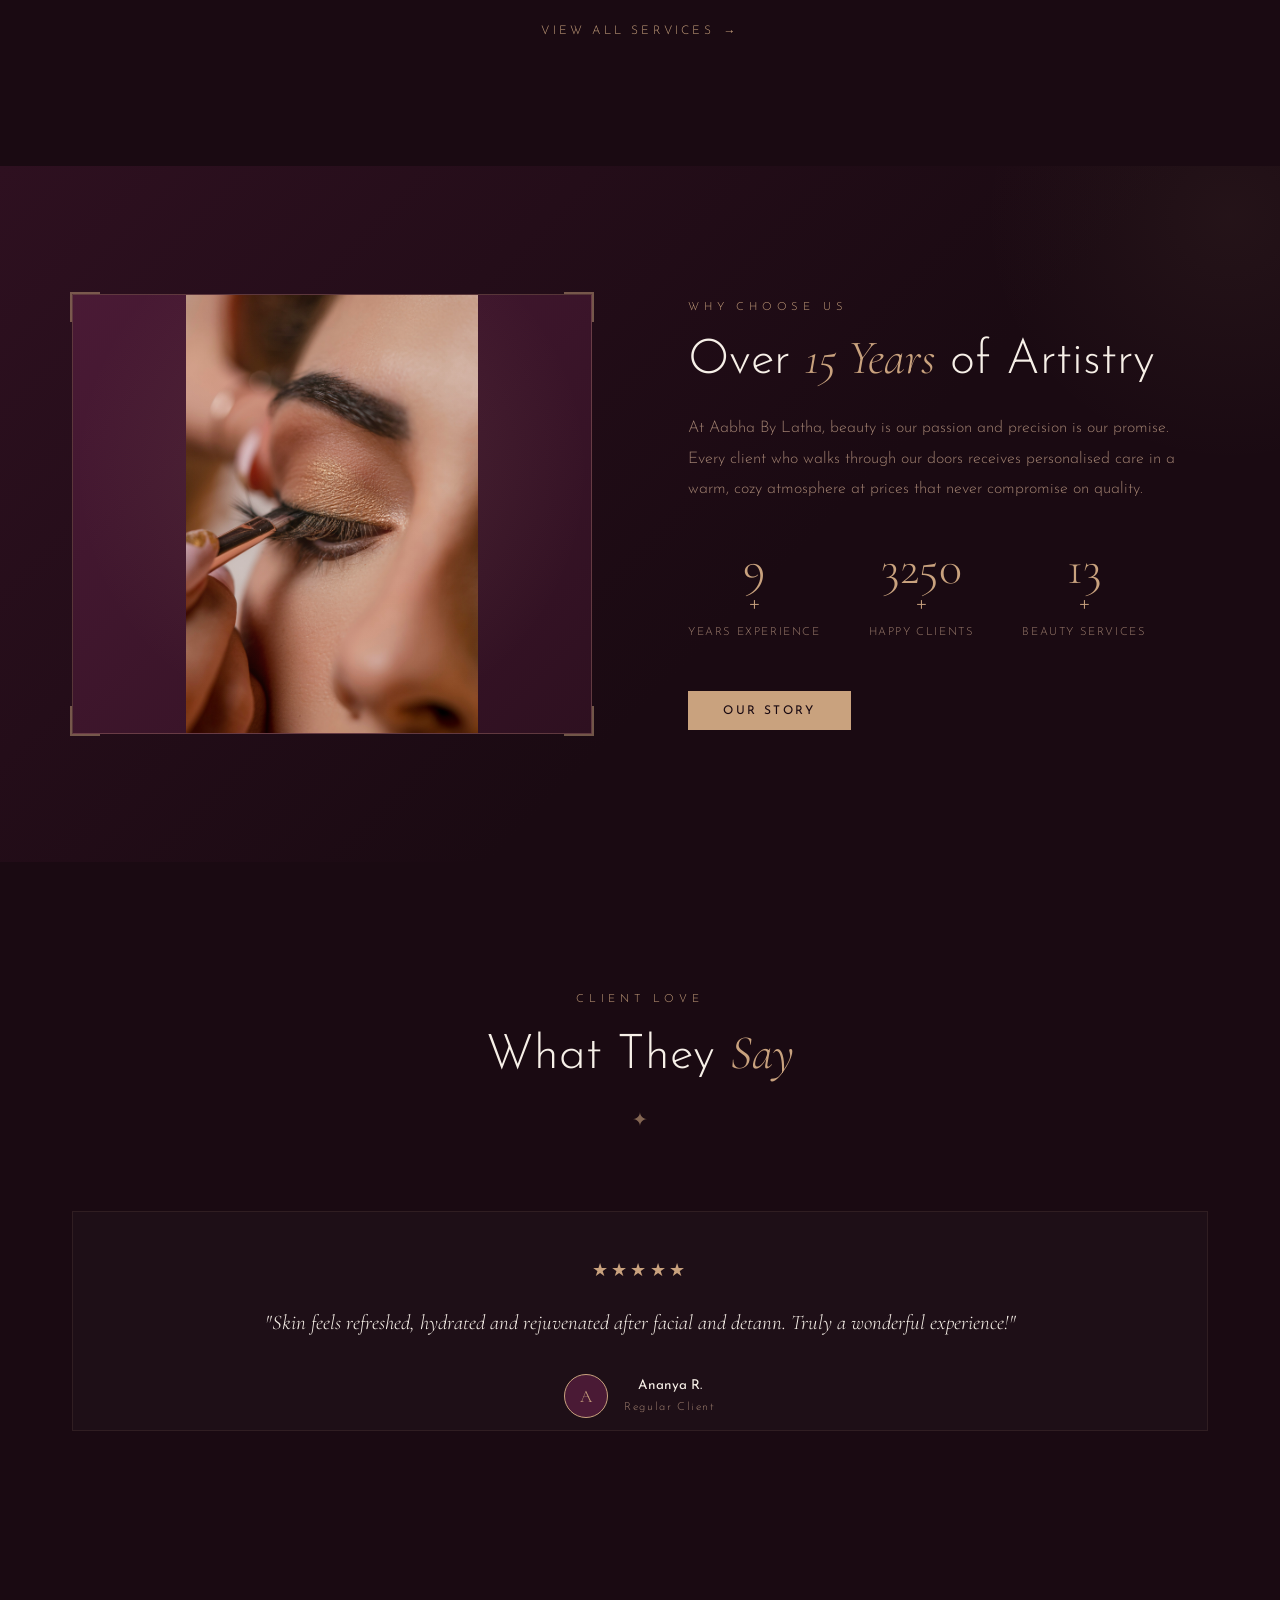
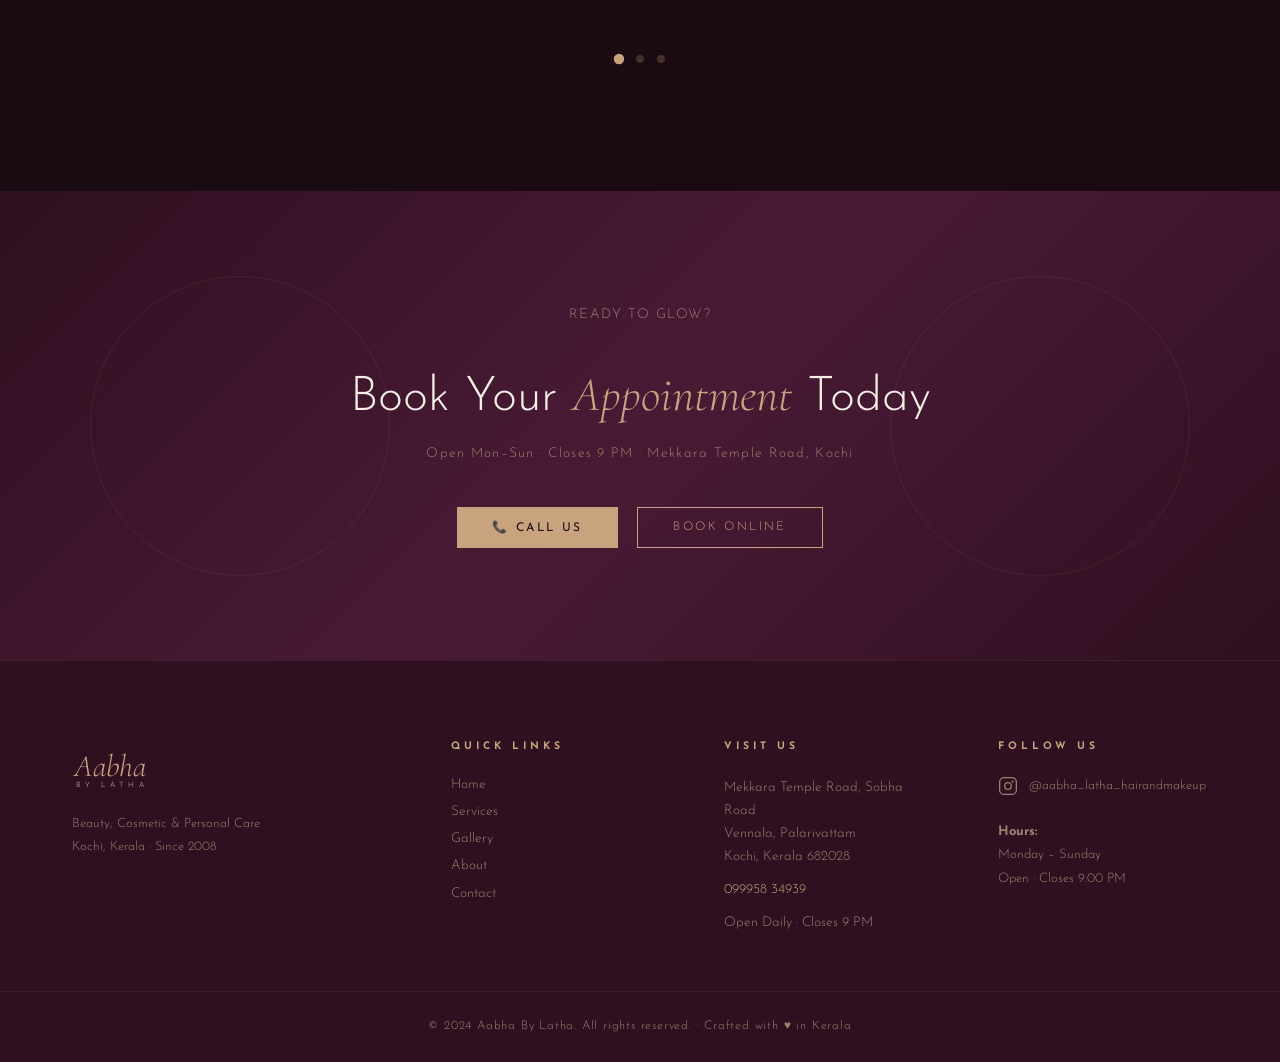
==== commit 12665b33: "Update index.html" ====
--- a/index.html
+++ b/index.html
@@ -160,7 +160,7 @@
             <div class="frame-glow"></div>
             <div class="frame-content">
               <!-- 0 -->
-               <img src="/asstes/makeup.jpg" alt="aabha by latha makeup service" class="frame-img reveal-img" data-delay="0">
+               <img src="asstes/makeup.jpg" alt="aabha by latha makeup service" class="frame-img reveal-img" data-delay="0">
             </div>
           </div>
           <div class="frame-ornament tl"></div>
